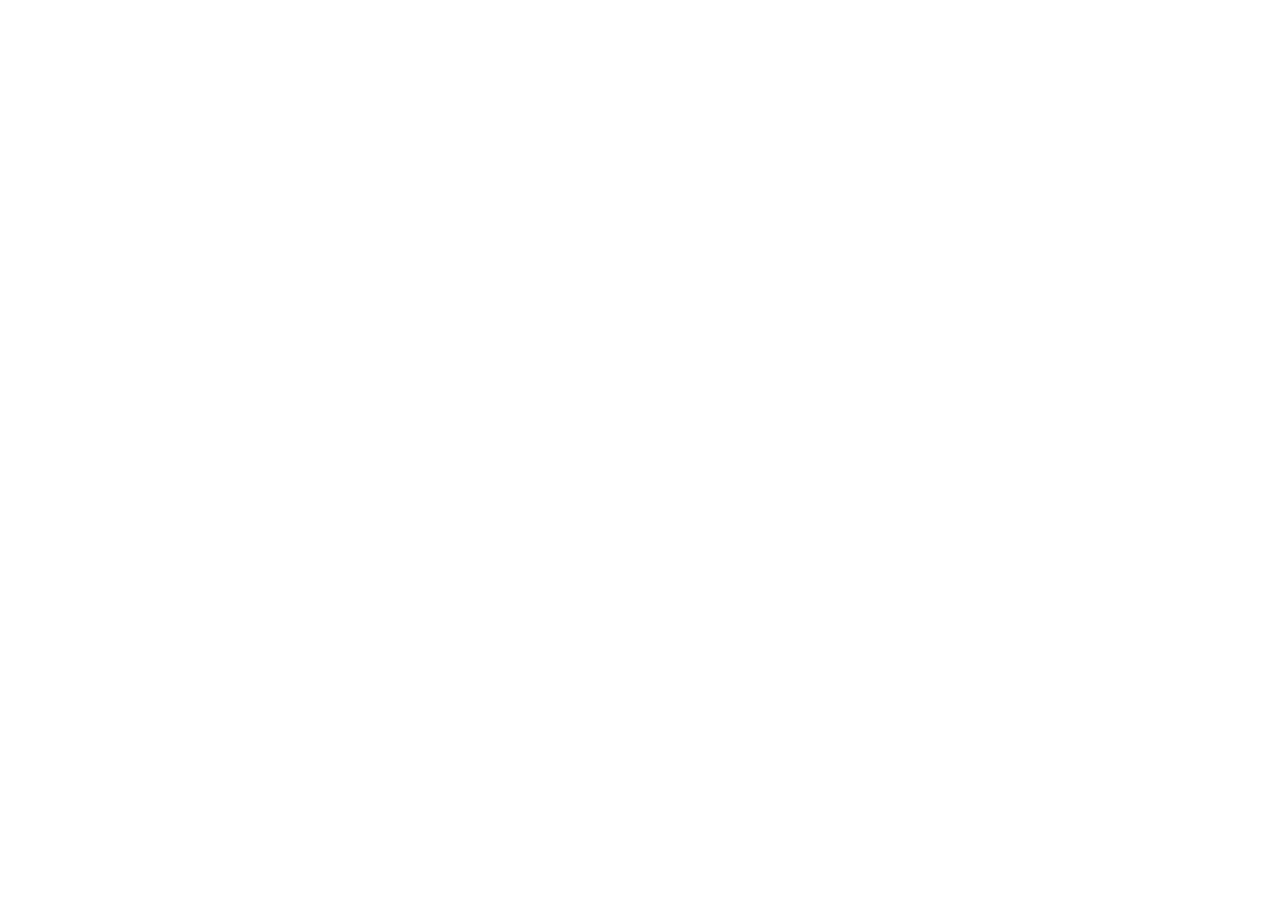
==== Project/index.html @ 62594e0a "Added complete ServiceGully project documentation" ====
<!doctype html>
<html>
  <head>
    <meta charset="UTF-8" />
    <meta name="viewport" content="width=device-width, initial-scale=1.0" />
    <title>Service Gully</title>
    <script src="https://cdn.jsdelivr.net/npm/@tailwindcss/browser@4"></script>
  </head>
  <body>
    <nav>
        
    </nav>
    
  </body>
</html>
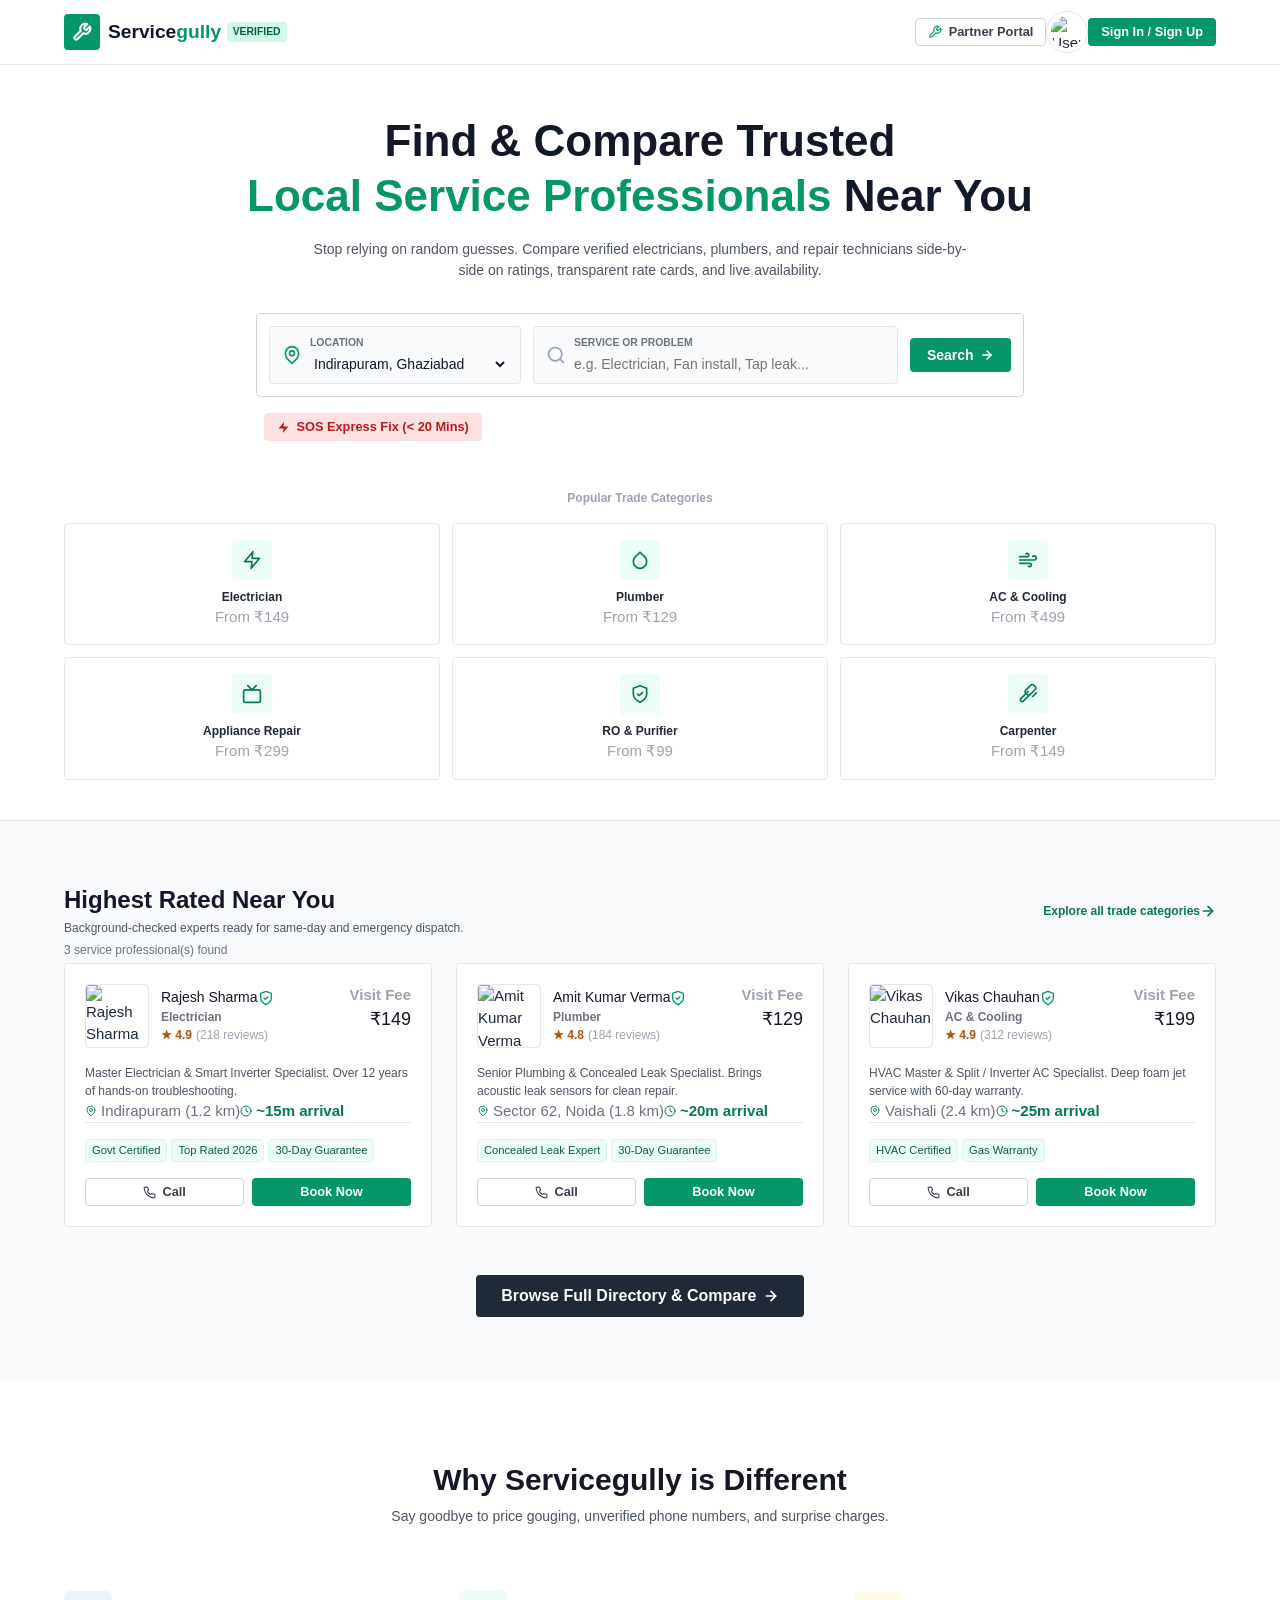
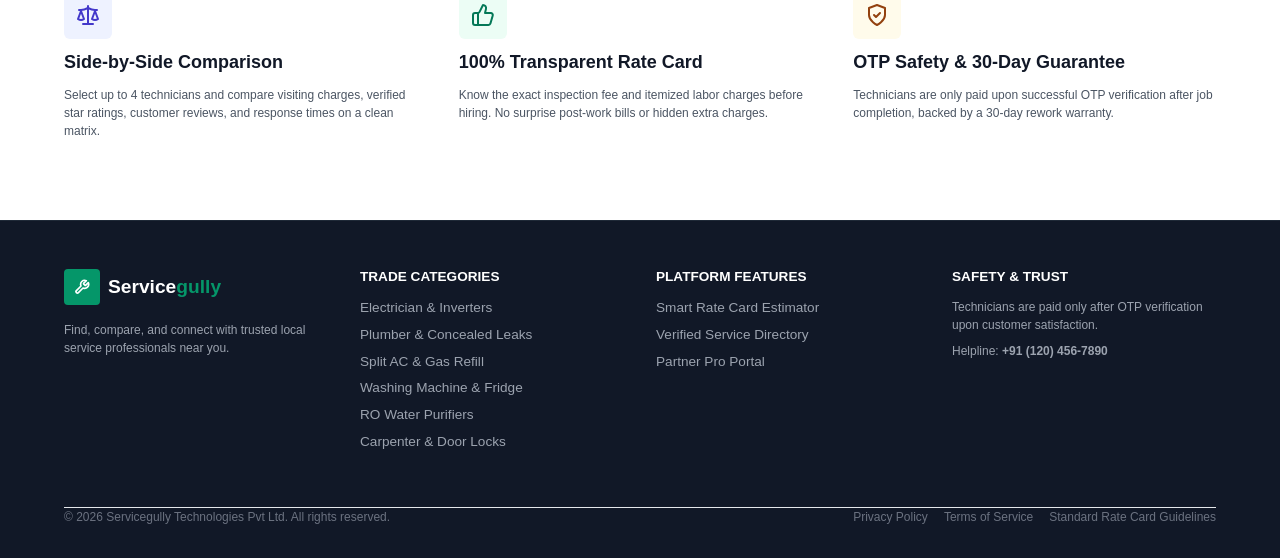
==== commit 81602196: "Complete ServiceGully frontend project" ====
--- a/Project/index.html
+++ b/Project/index.html
@@ -1,15 +1,506 @@
 <!doctype html>
-<html>
+<html lang="en">
   <head>
     <meta charset="UTF-8" />
     <meta name="viewport" content="width=device-width, initial-scale=1.0" />
-    <title>Service Gully</title>
-    <script src="https://cdn.jsdelivr.net/npm/@tailwindcss/browser@4"></script>
+    <title>Servicegully — Find & Compare Trusted Local Service Professionals</title>
+    <meta name="description" content="Centralized platform to find, compare, and instantly book trusted local service professionals (electricians, plumbers, repair technicians) based on ratings, real-time availability, and transparent charges." />
+    
+    <!-- Tailwind CSS (CDN for this frontend prototype) -->
+    <script src="https://cdn.tailwindcss.com"></script>
+
+    <!-- Google Fonts: Sora (Headings) & Manrope (Body) -->
+    <link rel="preconnect" href="https://fonts.googleapis.com" />
+    <link rel="preconnect" href="https://fonts.gstatic.com" crossorigin />
+    <link href="https://fonts.googleapis.com/css2?family=Manrope:wght@300;400;500;600;700;800&family=Sora:wght@400;500;600;700;800;900&display=swap" rel="stylesheet" />
+
+    <!-- Pure Vanilla CSS Stylesheet -->
+    <link rel="stylesheet" href="css/style.css" />
+    <link rel="stylesheet" href="css/interactive.css" />
   </head>
   <body>
-    <nav>
-        
+    <!-- Top Navigation -->
+    <header class="header-sticky glass-nav">
+      <div class="container nav-wrapper">
+        <!-- Brand Logo & Locality -->
+        <div class="flex items-center gap-4">
+          <a href="index.html" class="brand-logo">
+            <div class="brand-icon-box">
+              <svg width="20" height="20" viewBox="0 0 24 24" fill="none" stroke="currentColor" stroke-width="2.5" stroke-linecap="round" stroke-linejoin="round"><path d="M14.7 6.3a1 1 0 0 0 0 1.4l1.6 1.6a1 1 0 0 0 1.4 0l3.77-3.77a6 6 0 0 1-7.94 7.94l-6.91 6.91a2.12 2.12 0 0 1-3-3l6.91-6.91a6 6 0 0 1 7.94-7.94l-3.76 3.76z"/></svg>
+            </div>
+            <div>
+              <div class="flex items-center">
+                <span class="brand-title">Service<span class="brand-highlight">gully</span></span>
+                <span class="brand-badge">Verified</span>
+              </div>
+              <p class="text-xs text-slate-500 font-medium" style="display: none; @media(min-width: 768px){display: block;}">Trusted local pros near you</p>
+            </div>
+          </a>
+
+          <!-- Locality Selector -->
+          <div style="display: none; @media(min-width: 1024px){display: block;}">
+            <div class="category-pill" style="padding: 0.375rem 0.75rem; font-size: 0.75rem;">
+              <svg width="14" height="14" viewBox="0 0 24 24" fill="none" stroke="#059669" stroke-width="2" stroke-linecap="round" stroke-linejoin="round"><path d="M20 10c0 6-8 12-8 12s-8-6-8-12a8 8 0 0 1 16 0Z"/><circle cx="12" cy="10" r="3"/></svg>
+              <span class="truncate" style="max-width: 140px;">Indirapuram, Ghaziabad</span>
+            </div>
+          </div>
+        </div>
+
+        <!-- Desktop Navigation Links -->
+        <nav class="flex items-center gap-2" style="display: none; @media(min-width: 768px){display: flex;}">
+          <a href="index.html" class="nav-link active">
+            <svg width="15" height="15" viewBox="0 0 24 24" fill="none" stroke="currentColor" stroke-width="2" stroke-linecap="round" stroke-linejoin="round"><path d="m3 9 9-7 9 7v11a2 2 0 0 1-2 2H5a2 2 0 0 1-2-2z"/><polyline points="9 22 9 12 15 12 15 22"/></svg>
+            <span>Home</span>
+          </a>
+          <a href="browse.html" class="nav-link">
+            <svg width="15" height="15" viewBox="0 0 24 24" fill="none" stroke="currentColor" stroke-width="2" stroke-linecap="round" stroke-linejoin="round"><circle cx="11" cy="11" r="8"/><path d="m21 21-4.3-4.3"/></svg>
+            <span>Find Pros</span>
+          </a>
+          <a href="calculator.html" class="nav-link">
+            <svg width="15" height="15" viewBox="0 0 24 24" fill="none" stroke="currentColor" stroke-width="2" stroke-linecap="round" stroke-linejoin="round"><rect width="16" height="20" x="4" y="2" rx="2"/><line x1="8" x2="16" y1="6" y2="6"/><line x1="16" x2="16" y1="14" y2="18"/><path d="M16 10h.01"/><path d="M12 10h.01"/><path d="M8 10h.01"/><path d="M12 14h.01"/><path d="M8 14h.01"/><path d="M12 18h.01"/><path d="M8 18h.01"/></svg>
+            <span>Rate Estimator</span>
+          </a>
+        </nav>
+
+        <!-- Right Controls -->
+        <div class="flex items-center gap-2.5">
+          <a href="partner.html" class="btn btn-outline btn-sm">
+            <svg width="14" height="14" viewBox="0 0 24 24" fill="none" stroke="#059669" stroke-width="2" stroke-linecap="round" stroke-linejoin="round"><path d="M14.7 6.3a1 1 0 0 0 0 1.4l1.6 1.6a1 1 0 0 0 1.4 0l3.77-3.77a6 6 0 0 1-7.94 7.94l-6.91 6.91a2.12 2.12 0 0 1-3-3l6.91-6.91a6 6 0 0 1 7.94-7.94l-3.76 3.76z"/></svg>
+            <span class="font-bold">Partner Portal</span>
+          </a>
+
+          <a href="browse.html?emergency=true" class="btn btn-sos btn-sm pulse-sos" style="display: none; @media(min-width: 1024px){display: inline-flex;}">
+            <svg width="14" height="14" viewBox="0 0 24 24" fill="currentColor" stroke="none"><polygon points="13 2 3 14 12 14 11 22 21 10 12 10 13 2"/></svg>
+            <span>SOS 30-Min</span>
+          </a>
+
+          <div class="flex items-center gap-2 p-1 rounded-full border border-slate-200 bg-white">
+            <img src="https://images.unsplash.com/photo-1535713875002-d1d0cf377fde?w=150" alt="User" style="width: 2rem; height: 2rem; border-radius: 9999px; object-fit: cover; border: 2px solid var(--color-primary-500);" />
+            <span class="font-bold text-xs text-slate-800" style="display: none; @media(min-width: 640px){display: inline;}">Rajshekhar</span>
+          </div>
+        </div>
+      </div>
+    </header>
+
+    <!-- Hero Section -->
+    <section class="hero-section">
+      <div class="hero-glow-1"></div>
+      <div class="hero-glow-2"></div>
+
+      <div class="container relative">
+        <!-- Headline -->
+        <div class="text-center max-w-4xl mb-8">
+          <h1 class="hero-title">
+            Find & Compare Trusted <br />
+            <span class="gradient-text">Local Service Professionals</span> Near You
+          </h1>
+          <p class="text-sm sm:text-base text-slate-600 max-w-2xl mx-auto font-medium mt-4 leading-relaxed">
+            Stop relying on random guesses. Compare verified electricians, plumbers, and repair technicians side-by-side on ratings, transparent rate cards, and live availability.
+          </p>
+        </div>
+
+        <!-- Central Search Box -->
+        <div class="max-w-3xl mb-8">
+          <form action="browse.html" method="GET" class="search-box-card flex flex-col md:flex-row items-stretch gap-3">
+            <!-- Locality Selector -->
+            <div class="search-field-pill">
+              <svg width="20" height="20" viewBox="0 0 24 24" fill="none" stroke="#059669" stroke-width="2" stroke-linecap="round" stroke-linejoin="round"><path d="M20 10c0 6-8 12-8 12s-8-6-8-12a8 8 0 0 1 16 0Z"/><circle cx="12" cy="10" r="3"/></svg>
+              <div class="flex-1 text-left min-w-0">
+                <label class="field-label">Location</label>
+                <select name="locality" class="field-select">
+                  <option value="Indirapuram, Ghaziabad" selected>Indirapuram, Ghaziabad</option>
+                  <option value="Sector 62, Noida">Sector 62, Noida</option>
+                  <option value="Vaishali, Ghaziabad">Vaishali, Ghaziabad</option>
+                  <option value="Kaushambi, Ghaziabad">Kaushambi, Ghaziabad</option>
+                  <option value="Vasundhara, Ghaziabad">Vasundhara, Ghaziabad</option>
+                  <option value="Sector 18, Noida">Sector 18, Noida</option>
+                </select>
+              </div>
+            </div>
+
+            <!-- Keyword Input -->
+            <div class="search-field-pill" style="flex: 1.5;">
+              <svg width="20" height="20" viewBox="0 0 24 24" fill="none" stroke="#94a3b8" stroke-width="2" stroke-linecap="round" stroke-linejoin="round"><circle cx="11" cy="11" r="8"/><path d="m21 21-4.3-4.3"/></svg>
+              <div class="flex-1 text-left">
+                <label class="field-label">Service or Problem</label>
+                <input type="text" name="search" placeholder="e.g. Electrician, Fan install, Tap leak..." class="field-input" />
+              </div>
+            </div>
+
+            <!-- Action Buttons -->
+            <div class="flex items-center gap-2">
+              <button type="submit" class="btn btn-primary btn-md flex-1">
+                <span>Search</span>
+                <svg width="14" height="14" viewBox="0 0 24 24" fill="none" stroke="currentColor" stroke-width="2.5" stroke-linecap="round" stroke-linejoin="round"><path d="M5 12h14"/><path d="m12 5 7 7-7 7"/></svg>
+              </button>
+            </div>
+          </form>
+
+          <!-- Quick SOS Pill -->
+          <div class="mt-4 flex items-center justify-start gap-3 px-2">
+            <a href="browse.html?emergency=true" class="btn btn-sos btn-sm pulse-sos">
+              <svg width="13" height="13" viewBox="0 0 24 24" fill="currentColor" stroke="none"><polygon points="13 2 3 14 12 14 11 22 21 10 12 10 13 2"/></svg>
+              <span>SOS Express Fix (&lt; 20 Mins)</span>
+            </a>
+          </div>
+        </div>
+
+        <!-- Popular Trade Categories Grid -->
+        <div class="mt-12">
+          <p class="text-center text-xs font-bold uppercase tracking-wider text-slate-400 mb-4">Popular Trade Categories</p>
+          <div class="grid grid-cols-2 sm:grid-cols-3 md:grid-cols-6 gap-3">
+            <a href="browse.html?category=Electrician" class="category-card">
+              <div class="category-icon-box">
+                <svg width="20" height="20" viewBox="0 0 24 24" fill="none" stroke="currentColor" stroke-width="2" stroke-linecap="round" stroke-linejoin="round"><polygon points="13 2 3 14 12 14 11 22 21 10 12 10 13 2"/></svg>
+              </div>
+              <span class="font-bold text-xs text-slate-800">Electrician</span>
+              <span class="text-[10px] text-slate-400 mt-0.5">From ₹149</span>
+            </a>
+
+            <a href="browse.html?category=Plumber" class="category-card">
+              <div class="category-icon-box">
+                <svg width="20" height="20" viewBox="0 0 24 24" fill="none" stroke="currentColor" stroke-width="2" stroke-linecap="round" stroke-linejoin="round"><path d="M12 2.69l5.66 5.66a8 8 0 1 1-11.31 0z"/></svg>
+              </div>
+              <span class="font-bold text-xs text-slate-800">Plumber</span>
+              <span class="text-[10px] text-slate-400 mt-0.5">From ₹129</span>
+            </a>
+
+            <a href="browse.html?category=AC%20Repair" class="category-card">
+              <div class="category-icon-box">
+                <svg width="20" height="20" viewBox="0 0 24 24" fill="none" stroke="currentColor" stroke-width="2" stroke-linecap="round" stroke-linejoin="round"><path d="M17.7 7.7a2.5 2.5 0 1 1 1.8 4.3H2"/><path d="M9.6 4.6A2 2 0 1 1 11 8H2"/><path d="M12.6 19.4A2 2 0 1 0 14 16H2"/></svg>
+              </div>
+              <span class="font-bold text-xs text-slate-800">AC & Cooling</span>
+              <span class="text-[10px] text-slate-400 mt-0.5">From ₹499</span>
+            </a>
+
+            <a href="browse.html?category=Appliance%20Specialist" class="category-card">
+              <div class="category-icon-box">
+                <svg width="20" height="20" viewBox="0 0 24 24" fill="none" stroke="currentColor" stroke-width="2" stroke-linecap="round" stroke-linejoin="round"><rect width="20" height="15" x="2" y="7" rx="2" ry="2"/><polyline points="17 2 12 7 7 2"/></svg>
+              </div>
+              <span class="font-bold text-xs text-slate-800">Appliance Repair</span>
+              <span class="text-[10px] text-slate-400 mt-0.5">From ₹299</span>
+            </a>
+
+            <a href="browse.html?category=RO%20Water%20Purifier" class="category-card">
+              <div class="category-icon-box">
+                <svg width="20" height="20" viewBox="0 0 24 24" fill="none" stroke="currentColor" stroke-width="2" stroke-linecap="round" stroke-linejoin="round"><path d="M12 22s8-4 8-10V5l-8-3-8 3v7c0 6 8 10 8 10z"/><path d="m9 12 2 2 4-4"/></svg>
+              </div>
+              <span class="font-bold text-xs text-slate-800">RO & Purifier</span>
+              <span class="text-[10px] text-slate-400 mt-0.5">From ₹99</span>
+            </a>
+
+            <a href="browse.html?category=Carpenter" class="category-card">
+              <div class="category-icon-box">
+                <svg width="20" height="20" viewBox="0 0 24 24" fill="none" stroke="currentColor" stroke-width="2" stroke-linecap="round" stroke-linejoin="round"><path d="m15 12-8.5 8.5c-.83.83-2.17.83-3 0 0 0 0 0 0 0a2.12 2.12 0 0 1 0-3L12 9"/><path d="M17.64 15 22 10.64"/><path d="m20.91 3.26-2.17-2.18a2.12 2.12 0 0 0-3 0L9.12 7.7a2.12 2.12 0 0 0 0 3l2.18 2.18a2.12 2.12 0 0 0 3 0l6.61-6.62a2.12 2.12 0 0 0 0-3z"/></svg>
+              </div>
+              <span class="font-bold text-xs text-slate-800">Carpenter</span>
+              <span class="text-[10px] text-slate-400 mt-0.5">From ₹149</span>
+            </a>
+          </div>
+        </div>
+
+      </div>
+    </section>
+
+    <!-- Featured Top-Rated Specialists -->
+    <section class="py-16 bg-slate-50">
+      <div class="container">
+        <div class="flex flex-col md:flex-row md:items-end justify-between gap-4 mb-10">
+          <div>
+            <h2 class="text-2xl sm:text-3xl font-extrabold text-slate-900">Highest Rated Near You</h2>
+            <p class="text-slate-600 text-xs sm:text-sm mt-1">Background-checked experts ready for same-day and emergency dispatch.</p>
+          </div>
+
+          <a href="browse.html" class="inline-flex items-center gap-1.5 text-xs sm:text-sm font-bold text-emerald-700 hover:text-emerald-800">
+            <span>Explore all trade categories</span>
+            <svg width="16" height="16" viewBox="0 0 24 24" fill="none" stroke="currentColor" stroke-width="2.5" stroke-linecap="round" stroke-linejoin="round"><path d="M5 12h14"/><path d="m12 5 7 7-7 7"/></svg>
+          </a>
+        </div>
+
+        <div class="grid grid-cols-1 sm:grid-cols-2 lg:grid-cols-3 gap-6">
+          
+          <!-- Card 1: Rajesh Sharma -->
+          <div class="pro-card">
+            <div>
+              <div class="flex items-start justify-between gap-3 mb-4">
+                <div class="flex items-center gap-3">
+                  <img src="https://images.unsplash.com/photo-1540569014015-19a7be504e3a?w=400&auto=format&fit=crop&q=80" alt="Rajesh Sharma" class="pro-avatar" />
+                  <div>
+                    <div class="flex items-center gap-1.5">
+                      <span class="font-extrabold text-sm text-slate-900">Rajesh Sharma</span>
+                      <svg width="16" height="16" viewBox="0 0 24 24" fill="none" stroke="#059669" stroke-width="2" stroke-linecap="round" stroke-linejoin="round"><path d="M12 22s8-4 8-10V5l-8-3-8 3v7c0 6 8 10 8 10z"/><path d="m9 12 2 2 4-4"/></svg>
+                    </div>
+                    <p class="text-xs text-slate-500 font-semibold">Electrician</p>
+                    <div class="flex items-center gap-1 text-xs font-bold text-amber-700 mt-0.5">
+                      <span>★ 4.9</span>
+                      <span class="text-slate-400 font-normal">(218 reviews)</span>
+                    </div>
+                  </div>
+                </div>
+
+                <div class="text-right">
+                  <span class="text-[10px] font-bold text-slate-400 uppercase">Visit Fee</span>
+                  <div class="text-lg font-black text-slate-900 font-heading">₹149</div>
+                </div>
+              </div>
+
+              <p class="text-xs text-slate-600 mb-3 leading-relaxed">Master Electrician & Smart Inverter Specialist. Over 12 years of hands-on troubleshooting.</p>
+
+              <div class="flex flex-wrap items-center gap-x-3 gap-y-1 text-[11px] text-slate-500 mb-4 pb-3 border-b border-slate-100">
+                <span class="flex items-center gap-1">
+                  <svg width="12" height="12" viewBox="0 0 24 24" fill="none" stroke="#059669" stroke-width="2" stroke-linecap="round" stroke-linejoin="round"><path d="M20 10c0 6-8 12-8 12s-8-6-8-12a8 8 0 0 1 16 0Z"/><circle cx="12" cy="10" r="3"/></svg>
+                  <span>Indirapuram (1.2 km)</span>
+                </span>
+                <span class="flex items-center gap-1 font-bold text-emerald-700">
+                  <svg width="12" height="12" viewBox="0 0 24 24" fill="none" stroke="currentColor" stroke-width="2" stroke-linecap="round" stroke-linejoin="round"><circle cx="12" cy="12" r="10" /><polyline points="12 6 12 12 16 14"/></svg>
+                  <span>~15m arrival</span>
+                </span>
+              </div>
+
+              <div class="flex flex-wrap gap-1 mb-4">
+                <span class="badge-tag badge-emerald">Govt Certified</span>
+                <span class="badge-tag badge-emerald">Top Rated 2026</span>
+                <span class="badge-tag badge-emerald">30-Day Guarantee</span>
+              </div>
+            </div>
+
+            <div class="flex items-center gap-2 pt-2">
+              <a href="tel:+919876543210" class="btn btn-sm btn-outline flex-1">
+                <svg width="13" height="13" viewBox="0 0 24 24" fill="none" stroke="currentColor" stroke-width="2" stroke-linecap="round" stroke-linejoin="round"><path d="M22 16.92v3a2 2 0 0 1-2.18 2 19.79 19.79 0 0 1-8.63-3.07 19.5 19.5 0 0 1-6-6 19.79 19.79 0 0 1-3.07-8.67A2 2 0 0 1 4.11 2h3a2 2 0 0 1 2 1.72 12.84 12.84 0 0 0 .7 2.81 2 2 0 0 1-.45 2.11L8.09 9.91a16 16 0 0 0 6 6l1.27-1.27a2 2 0 0 1 2.11-.45 12.84 12.84 0 0 0 2.81.7A2 2 0 0 1 22 16.92z"/></svg>
+                <span>Call</span>
+              </a>
+              <a href="browse.html" class="btn btn-sm btn-primary flex-1">Book Now</a>
+            </div>
+          </div>
+
+          <!-- Card 2: Amit Kumar Verma -->
+          <div class="pro-card">
+            <div>
+              <div class="flex items-start justify-between gap-3 mb-4">
+                <div class="flex items-center gap-3">
+                  <img src="https://images.unsplash.com/photo-1507003211169-0a1dd7228f2d?w=400&auto=format&fit=crop&q=80" alt="Amit Kumar Verma" class="pro-avatar" />
+                  <div>
+                    <div class="flex items-center gap-1.5">
+                      <span class="font-extrabold text-sm text-slate-900">Amit Kumar Verma</span>
+                      <svg width="16" height="16" viewBox="0 0 24 24" fill="none" stroke="#059669" stroke-width="2" stroke-linecap="round" stroke-linejoin="round"><path d="M12 22s8-4 8-10V5l-8-3-8 3v7c0 6 8 10 8 10z"/><path d="m9 12 2 2 4-4"/></svg>
+                    </div>
+                    <p class="text-xs text-slate-500 font-semibold">Plumber</p>
+                    <div class="flex items-center gap-1 text-xs font-bold text-amber-700 mt-0.5">
+                      <span>★ 4.8</span>
+                      <span class="text-slate-400 font-normal">(184 reviews)</span>
+                    </div>
+                  </div>
+                </div>
+
+                <div class="text-right">
+                  <span class="text-[10px] font-bold text-slate-400 uppercase">Visit Fee</span>
+                  <div class="text-lg font-black text-slate-900 font-heading">₹129</div>
+                </div>
+              </div>
+
+              <p class="text-xs text-slate-600 mb-3 leading-relaxed">Senior Plumbing & Concealed Leak Specialist. Brings acoustic leak sensors for clean repair.</p>
+
+              <div class="flex flex-wrap items-center gap-x-3 gap-y-1 text-[11px] text-slate-500 mb-4 pb-3 border-b border-slate-100">
+                <span class="flex items-center gap-1">
+                  <svg width="12" height="12" viewBox="0 0 24 24" fill="none" stroke="#059669" stroke-width="2" stroke-linecap="round" stroke-linejoin="round"><path d="M20 10c0 6-8 12-8 12s-8-6-8-12a8 8 0 0 1 16 0Z"/><circle cx="12" cy="10" r="3"/></svg>
+                  <span>Sector 62, Noida (1.8 km)</span>
+                </span>
+                <span class="flex items-center gap-1 font-bold text-emerald-700">
+                  <svg width="12" height="12" viewBox="0 0 24 24" fill="none" stroke="currentColor" stroke-width="2" stroke-linecap="round" stroke-linejoin="round"><circle cx="12" cy="12" r="10"/><polyline points="12 6 12 12 16 14"/></svg>
+                  <span>~20m arrival</span>
+                </span>
+              </div>
+
+              <div class="flex flex-wrap gap-1 mb-4">
+                <span class="badge-tag badge-emerald">Concealed Leak Expert</span>
+                <span class="badge-tag badge-emerald">30-Day Guarantee</span>
+              </div>
+            </div>
+
+            <div class="flex items-center gap-2 pt-2">
+              <a href="tel:+919876543210" class="btn btn-sm btn-outline flex-1">
+                <svg width="13" height="13" viewBox="0 0 24 24" fill="none" stroke="currentColor" stroke-width="2" stroke-linecap="round" stroke-linejoin="round"><path d="M22 16.92v3a2 2 0 0 1-2.18 2 19.79 19.79 0 0 1-8.63-3.07 19.5 19.5 0 0 1-6-6 19.79 19.79 0 0 1-3.07-8.67A2 2 0 0 1 4.11 2h3a2 2 0 0 1 2 1.72 12.84 12.84 0 0 0 .7 2.81 2 2 0 0 1-.45 2.11L8.09 9.91a16 16 0 0 0 6 6l1.27-1.27a2 2 0 0 1 2.11-.45 12.84 12.84 0 0 0 2.81.7A2 2 0 0 1 22 16.92z"/></svg>
+                <span>Call</span>
+              </a>
+              <a href="browse.html" class="btn btn-sm btn-primary flex-1">Book Now</a>
+            </div>
+          </div>
+
+          <!-- Card 3: Vikas Chauhan -->
+          <div class="pro-card">
+            <div>
+              <div class="flex items-start justify-between gap-3 mb-4">
+                <div class="flex items-center gap-3">
+                  <img src="https://images.unsplash.com/photo-1500648767791-00dcc994a43e?w=400&auto=format&fit=crop&q=80" alt="Vikas Chauhan" class="pro-avatar" />
+                  <div>
+                    <div class="flex items-center gap-1.5">
+                      <span class="font-extrabold text-sm text-slate-900">Vikas Chauhan</span>
+                      <svg width="16" height="16" viewBox="0 0 24 24" fill="none" stroke="#059669" stroke-width="2" stroke-linecap="round" stroke-linejoin="round"><path d="M12 22s8-4 8-10V5l-8-3-8 3v7c0 6 8 10 8 10z"/><path d="m9 12 2 2 4-4"/></svg>
+                    </div>
+                    <p class="text-xs text-slate-500 font-semibold">AC & Cooling</p>
+                    <div class="flex items-center gap-1 text-xs font-bold text-amber-700 mt-0.5">
+                      <span>★ 4.9</span>
+                      <span class="text-slate-400 font-normal">(312 reviews)</span>
+                    </div>
+                  </div>
+                </div>
+
+                <div class="text-right">
+                  <span class="text-[10px] font-bold text-slate-400 uppercase">Visit Fee</span>
+                  <div class="text-lg font-black text-slate-900 font-heading">₹199</div>
+                </div>
+              </div>
+
+              <p class="text-xs text-slate-600 mb-3 leading-relaxed">HVAC Master & Split / Inverter AC Specialist. Deep foam jet service with 60-day warranty.</p>
+
+              <div class="flex flex-wrap items-center gap-x-3 gap-y-1 text-[11px] text-slate-500 mb-4 pb-3 border-b border-slate-100">
+                <span class="flex items-center gap-1">
+                  <svg width="12" height="12" viewBox="0 0 24 24" fill="none" stroke="#059669" stroke-width="2" stroke-linecap="round" stroke-linejoin="round"><path d="M20 10c0 6-8 12-8 12s-8-6-8-12a8 8 0 0 1 16 0Z"/><circle cx="12" cy="10" r="3"/></svg>
+                  <span>Vaishali (2.4 km)</span>
+                </span>
+                <span class="flex items-center gap-1 font-bold text-emerald-700">
+                  <svg width="12" height="12" viewBox="0 0 24 24" fill="none" stroke="currentColor" stroke-width="2" stroke-linecap="round" stroke-linejoin="round"><circle cx="12" cy="12" r="10"/><polyline points="12 6 12 12 16 14"/></svg>
+                  <span>~25m arrival</span>
+                </span>
+              </div>
+
+              <div class="flex flex-wrap gap-1 mb-4">
+                <span class="badge-tag badge-emerald">HVAC Certified</span>
+                <span class="badge-tag badge-emerald">Gas Warranty</span>
+              </div>
+            </div>
+
+            <div class="flex items-center gap-2 pt-2">
+              <a href="tel:+919876543210" class="btn btn-sm btn-outline flex-1">
+                <svg width="13" height="13" viewBox="0 0 24 24" fill="none" stroke="currentColor" stroke-width="2" stroke-linecap="round" stroke-linejoin="round"><path d="M22 16.92v3a2 2 0 0 1-2.18 2 19.79 19.79 0 0 1-8.63-3.07 19.5 19.5 0 0 1-6-6 19.79 19.79 0 0 1-3.07-8.67A2 2 0 0 1 4.11 2h3a2 2 0 0 1 2 1.72 12.84 12.84 0 0 0 .7 2.81 2 2 0 0 1-.45 2.11L8.09 9.91a16 16 0 0 0 6 6l1.27-1.27a2 2 0 0 1 2.11-.45 12.84 12.84 0 0 0 2.81.7A2 2 0 0 1 22 16.92z"/></svg>
+                <span>Call</span>
+              </a>
+              <a href="browse.html" class="btn btn-sm btn-primary flex-1">Book Now</a>
+            </div>
+          </div>
+
+
+
+        </div>
+
+        <div class="mt-12 text-center">
+          <a href="browse.html" class="btn btn-dark btn-lg">
+            <span>Browse Full Directory & Compare</span>
+            <svg width="16" height="16" viewBox="0 0 24 24" fill="none" stroke="currentColor" stroke-width="2.5" stroke-linecap="round" stroke-linejoin="round"><path d="M5 12h14"/><path d="m12 5 7 7-7 7"/></svg>
+          </a>
+        </div>
+      </div>
+    </section>
+
+    <!-- Why Servicegully is Different -->
+    <section id="why-servicegully" class="py-20 bg-white border-y border-slate-200">
+      <div class="container">
+        <div class="text-center max-w-2xl mb-16">
+          <h2 class="text-3xl font-extrabold text-slate-900">Why Servicegully is Different</h2>
+          <p class="text-slate-600 text-sm mt-2">Say goodbye to price gouging, unverified phone numbers, and surprise charges.</p>
+        </div>
+
+        <div class="grid grid-cols-1 md:grid-cols-3 gap-8">
+          <div class="space-y-3">
+            <div style="width: 3rem; height: 3rem; border-radius: 6px; background: #eef2ff; color: #4338ca; display: flex; align-items: center; justify-content: center;">
+              <svg width="24" height="24" viewBox="0 0 24 24" fill="none" stroke="currentColor" stroke-width="2" stroke-linecap="round" stroke-linejoin="round"><path d="m16 16 3-8 3 8c-.87.65-1.92 1-3 1s-2.13-.35-3-1Z"/><path d="m2 16 3-8 3 8c-.87.65-1.92 1-3 1s-2.13-.35-3-1Z"/><path d="M7 21h10"/><path d="M12 3v18"/><path d="M3 7h2c2 0 5-1 7-2 2 1 5 2 7 2h2"/></svg>
+            </div>
+            <h3 class="text-lg font-bold text-slate-900">Side-by-Side Comparison</h3>
+            <p class="text-slate-600 text-xs sm:text-sm leading-relaxed">
+              Select up to 4 technicians and compare visiting charges, verified star ratings, customer reviews, and response times on a clean matrix.
+            </p>
+          </div>
+
+          <div class="space-y-3">
+            <div style="width: 3rem; height: 3rem; border-radius: 6px; background: #ecfdf5; color: #047857; display: flex; align-items: center; justify-content: center;">
+              <svg width="24" height="24" viewBox="0 0 24 24" fill="none" stroke="currentColor" stroke-width="2" stroke-linecap="round" stroke-linejoin="round"><path d="M7 10v12"/><path d="M15 5.88 14 10h5.83a2 2 0 0 1 1.92 2.56l-2.33 8A2 2 0 0 1 17.5 22H4a2 2 0 0 1-2-2v-8a2 2 0 0 1 2-2h2.76a2 2 0 0 0 1.79-1.11L12 2h0a3.13 3.13 0 0 1 3 3.88Z"/></svg>
+            </div>
+            <h3 class="text-lg font-bold text-slate-900">100% Transparent Rate Card</h3>
+            <p class="text-slate-600 text-xs sm:text-sm leading-relaxed">
+              Know the exact inspection fee and itemized labor charges before hiring. No surprise post-work bills or hidden extra charges.
+            </p>
+          </div>
+
+          <div class="space-y-3">
+            <div style="width: 3rem; height: 3rem; border-radius: 6px; background: #fffbeb; color: #92400e; display: flex; align-items: center; justify-content: center;">
+              <svg width="24" height="24" viewBox="0 0 24 24" fill="none" stroke="currentColor" stroke-width="2" stroke-linecap="round" stroke-linejoin="round"><path d="M12 22s8-4 8-10V5l-8-3-8 3v7c0 6 8 10 8 10z"/><path d="m9 12 2 2 4-4"/></svg>
+            </div>
+            <h3 class="text-lg font-bold text-slate-900">OTP Safety & 30-Day Guarantee</h3>
+            <p class="text-slate-600 text-xs sm:text-sm leading-relaxed">
+              Technicians are only paid upon successful OTP verification after job completion, backed by a 30-day rework warranty.
+            </p>
+          </div>
+        </div>
+      </div>
+    </section>
+
+
+    <!-- Footer -->
+    <footer id="contact-us" class="site-footer">
+      <div class="container">
+        <div class="grid grid-cols-1 sm:grid-cols-2 md:grid-cols-4 gap-8 mb-12">
+          <div>
+            <div class="flex items-center gap-2 mb-4">
+              <div class="brand-icon-box" style="width: 2.25rem; height: 2.25rem;">
+                <svg width="16" height="16" viewBox="0 0 24 24" fill="none" stroke="#ffffff" stroke-width="2.5" stroke-linecap="round" stroke-linejoin="round"><path d="M14.7 6.3a1 1 0 0 0 0 1.4l1.6 1.6a1 1 0 0 0 1.4 0l3.77-3.77a6 6 0 0 1-7.94 7.94l-6.91 6.91a2.12 2.12 0 0 1-3-3l6.91-6.91a6 6 0 0 1 7.94-7.94l-3.76 3.76z"/></svg>
+              </div>
+              <span class="brand-title" style="color: #ffffff;">Service<span class="brand-highlight">gully</span></span>
+            </div>
+            <p class="text-xs text-slate-400 leading-relaxed">
+              Find, compare, and connect with trusted local service professionals near you.
+            </p>
+          </div>
+
+          <div>
+            <h4 class="footer-heading">Trade Categories</h4>
+            <a href="browse.html?category=Electrician" class="footer-link">Electrician & Inverters</a>
+            <a href="browse.html?category=Plumber" class="footer-link">Plumber & Concealed Leaks</a>
+            <a href="browse.html?category=AC%20Repair" class="footer-link">Split AC & Gas Refill</a>
+            <a href="browse.html?category=Appliance%20Specialist" class="footer-link">Washing Machine & Fridge</a>
+            <a href="browse.html?category=RO%20Water%20Purifier" class="footer-link">RO Water Purifiers</a>
+            <a href="browse.html?category=Carpenter" class="footer-link">Carpenter & Door Locks</a>
+          </div>
+
+          <div>
+            <h4 class="footer-heading">Platform Features</h4>
+            <a href="calculator.html" class="footer-link">Smart Rate Card Estimator</a>
+            <a href="browse.html" class="footer-link">Verified Service Directory</a>
+            <a href="partner.html" class="footer-link">Partner Pro Portal</a>
+          </div>
+
+          <div>
+            <h4 class="footer-heading">Safety & Trust</h4>
+            <p class="text-xs text-slate-400 mb-2">Technicians are paid only after OTP verification upon customer satisfaction.</p>
+            <p class="text-xs text-slate-400">Helpline: <strong class="text-slate-200">+91 (120) 456-7890</strong></p>
+          </div>
+        </div>
+
+        <div class="pt-8 border-t border-slate-800 flex flex-col sm:flex-row items-center justify-between gap-4 text-xs text-slate-500">
+          <p>© 2026 Servicegully Technologies Pvt Ltd. All rights reserved.</p>
+          <div class="flex items-center gap-4">
+            <a href="#" class="hover:text-slate-300">Privacy Policy</a>
+            <a href="#" class="hover:text-slate-300">Terms of Service</a>
+            <a href="calculator.html" class="hover:text-slate-300">Standard Rate Card Guidelines</a>
+          </div>
+        </div>
+      </div>
+    </footer>
+
+    <!-- Mobile Bottom Navigation -->
+    <nav class="mobile-bottom-nav">
+      <a href="index.html" class="mobile-nav-item active">
+        <svg width="20" height="20" viewBox="0 0 24 24" fill="none" stroke="currentColor" stroke-width="2" stroke-linecap="round" stroke-linejoin="round"><path d="m3 9 9-7 9 7v11a2 2 0 0 1-2 2H5a2 2 0 0 1-2-2z"/><polyline points="9 22 9 12 15 12 15 22"/></svg>
+        <span>Home</span>
+      </a>
+      <a href="browse.html" class="mobile-nav-item">
+        <svg width="20" height="20" viewBox="0 0 24 24" fill="none" stroke="currentColor" stroke-width="2" stroke-linecap="round" stroke-linejoin="round"><circle cx="11" cy="11" r="8"/><path d="m21 21-4.3-4.3"/></svg>
+        <span>Browse</span>
+      </a>
+      <a href="calculator.html" class="mobile-nav-item">
+        <svg width="20" height="20" viewBox="0 0 24 24" fill="none" stroke="currentColor" stroke-width="2" stroke-linecap="round" stroke-linejoin="round"><rect width="16" height="20" x="4" y="2" rx="2"/><line x1="8" x2="16" y1="6" y2="6"/><line x1="16" x2="16" y1="14" y2="18"/><path d="M16 10h.01"/><path d="M12 10h.01"/><path d="M8 10h.01"/><path d="M12 14h.01"/><path d="M8 14h.01"/><path d="M12 18h.01"/><path d="M8 18h.01"/></svg>
+        <span>Estimator</span>
+      </a>
     </nav>
-    
+    <script src="js/servicegully.js"></script>
   </body>
-</html>+</html>
--- a/Project/css/style.css
+++ b/Project/css/style.css
@@ -0,0 +1,628 @@
+/* ==========================================================================
+   ServiceGully - Clean, Human UI Stylesheet (Flat, No Boxy/Hover Effects)
+   ========================================================================== */
+
+/* --- Reset & Base --- */
+*, *::before, *::after {
+  box-sizing: border-box;
+  margin: 0;
+  padding: 0;
+}
+
+html {
+  scroll-behavior: smooth;
+}
+
+body {
+  font-family: -apple-system, BlinkMacSystemFont, "Segoe UI", Roboto, "Helvetica Neue", Arial, sans-serif;
+  background-color: #ffffff;
+  color: #1e293b;
+  line-height: 1.5;
+  font-size: 15px;
+  padding-bottom: 4.5rem;
+}
+
+@media (min-width: 768px) {
+  body {
+    padding-bottom: 0;
+  }
+}
+
+h1, h2, h3, h4, h5, h6 {
+  color: #0f172a;
+  font-weight: 700;
+  line-height: 1.25;
+}
+
+a {
+  color: inherit;
+  text-decoration: none;
+}
+
+button, input, select, textarea {
+  font-family: inherit;
+  font-size: inherit;
+}
+
+button {
+  cursor: pointer;
+  border: none;
+  background: none;
+}
+
+img {
+  max-width: 100%;
+  height: auto;
+  display: block;
+}
+
+svg {
+  display: inline-block;
+  vertical-align: middle;
+  flex-shrink: 0;
+}
+
+/* --- Layout & Container --- */
+.container {
+  width: 100%;
+  max-width: 1200px;
+  margin: 0 auto;
+  padding: 0 1rem;
+}
+
+@media (min-width: 768px) {
+  .container {
+    padding: 0 1.5rem;
+  }
+}
+
+.max-w-2xl { max-width: 42rem; margin-left: auto; margin-right: auto; }
+.max-w-3xl { max-width: 48rem; margin-left: auto; margin-right: auto; }
+.max-w-4xl { max-width: 56rem; margin-left: auto; margin-right: auto; }
+.max-w-5xl { max-width: 64rem; margin-left: auto; margin-right: auto; }
+
+/* --- Flexbox & Grid --- */
+.flex { display: flex; }
+.inline-flex { display: inline-flex; }
+.flex-col { flex-direction: column; }
+.flex-row { flex-direction: row; }
+.flex-wrap { flex-wrap: wrap; }
+.items-center { align-items: center; }
+.items-start { align-items: flex-start; }
+.items-end { align-items: flex-end; }
+.justify-between { justify-content: space-between; }
+.justify-center { justify-content: center; }
+.justify-end { justify-content: flex-end; }
+.flex-1 { flex: 1 1 0%; }
+.shrink-0 { flex-shrink: 0; }
+
+.gap-1 { gap: 0.25rem; }
+.gap-2 { gap: 0.5rem; }
+.gap-2-5 { gap: 0.625rem; }
+.gap-3 { gap: 0.75rem; }
+.gap-4 { gap: 1rem; }
+.gap-5 { gap: 1.25rem; }
+.gap-6 { gap: 1.5rem; }
+.gap-8 { gap: 2rem; }
+
+.space-y-1 > * + * { margin-top: 0.25rem; }
+.space-y-2 > * + * { margin-top: 0.5rem; }
+.space-y-3 > * + * { margin-top: 0.75rem; }
+.space-y-4 > * + * { margin-top: 1rem; }
+.space-y-6 > * + * { margin-top: 1.5rem; }
+.space-y-8 > * + * { margin-top: 2rem; }
+
+.grid { display: grid; }
+.grid-cols-1 { grid-template-columns: repeat(1, minmax(0, 1fr)); }
+.grid-cols-2 { grid-template-columns: repeat(2, minmax(0, 1fr)); }
+.grid-cols-3 { grid-template-columns: repeat(3, minmax(0, 1fr)); }
+.grid-cols-4 { grid-template-columns: repeat(4, minmax(0, 1fr)); }
+.grid-cols-6 { grid-template-columns: repeat(6, minmax(0, 1fr)); }
+
+@media (min-width: 640px) {
+  .sm\:grid-cols-2 { grid-template-columns: repeat(2, minmax(0, 1fr)); }
+  .sm\:grid-cols-3 { grid-template-columns: repeat(3, minmax(0, 1fr)); }
+  .sm\:flex-row { flex-direction: row; }
+  .sm\:items-center { align-items: center; }
+}
+
+@media (min-width: 768px) {
+  .md\:grid-cols-2 { grid-template-columns: repeat(2, minmax(0, 1fr)); }
+  .md\:grid-cols-3 { grid-template-columns: repeat(3, minmax(0, 1fr)); }
+  .md\:grid-cols-4 { grid-template-columns: repeat(4, minmax(0, 1fr)); }
+  .md\:flex-row { flex-direction: row; }
+  .md\:items-center { align-items: center; }
+  .md\:text-left { text-align: left; }
+  .md\:text-right { text-align: right; }
+}
+
+@media (min-width: 1024px) {
+  .lg\:grid-cols-2 { grid-template-columns: repeat(2, minmax(0, 1fr)); }
+  .lg\:grid-cols-3 { grid-template-columns: repeat(3, minmax(0, 1fr)); }
+  .lg\:grid-cols-4 { grid-template-columns: repeat(4, minmax(0, 1fr)); }
+}
+
+/* --- Header & Navigation --- */
+.header-sticky {
+  position: sticky;
+  top: 0;
+  z-index: 50;
+  background-color: #ffffff;
+  border-bottom: 1px solid #e5e7eb;
+}
+
+.glass-nav, .glass-card {
+  background-color: #ffffff;
+}
+
+.nav-wrapper {
+  height: 4rem;
+  display: flex;
+  align-items: center;
+  justify-content: space-between;
+}
+
+.brand-logo {
+  display: flex;
+  align-items: center;
+  gap: 0.5rem;
+}
+
+.brand-icon-box {
+  width: 2.25rem;
+  height: 2.25rem;
+  border-radius: 4px;
+  background-color: #059669;
+  color: #ffffff;
+  display: flex;
+  align-items: center;
+  justify-content: center;
+}
+
+.brand-title {
+  font-weight: 700;
+  font-size: 1.2rem;
+  color: #0f172a;
+}
+
+.brand-highlight {
+  color: #059669;
+}
+
+.brand-badge {
+  display: inline-block;
+  padding: 2px 6px;
+  border-radius: 4px;
+  font-size: 0.65rem;
+  font-weight: 700;
+  background-color: #d1fae5;
+  color: #065f46;
+  text-transform: uppercase;
+  margin-left: 0.35rem;
+}
+
+.nav-link {
+  padding: 0.4rem 0.75rem;
+  border-radius: 4px;
+  font-size: 0.875rem;
+  font-weight: 500;
+  color: #4b5563;
+  display: inline-flex;
+  align-items: center;
+  gap: 0.35rem;
+}
+
+.nav-link.active {
+  color: #059669;
+  font-weight: 600;
+}
+
+/* --- Buttons --- */
+.btn {
+  display: inline-flex;
+  align-items: center;
+  justify-content: center;
+  gap: 0.4rem;
+  font-weight: 600;
+  border-radius: 4px;
+  border: 1px solid transparent;
+  cursor: pointer;
+  text-decoration: none;
+  font-size: 0.875rem;
+  line-height: 1;
+}
+
+.btn-sm {
+  padding: 0.4rem 0.75rem;
+  font-size: 0.8rem;
+}
+
+.btn-md {
+  padding: 0.55rem 1rem;
+}
+
+.btn-lg {
+  padding: 0.75rem 1.5rem;
+  font-size: 1rem;
+}
+
+.btn-primary {
+  background-color: #059669;
+  color: #ffffff;
+}
+
+.btn-dark {
+  background-color: #1f2937;
+  color: #ffffff;
+}
+
+.btn-outline {
+  background-color: #ffffff;
+  border-color: #d1d5db;
+  color: #374151;
+}
+
+.btn-compare {
+  background-color: #eef2ff;
+  border-color: #e0e7ff;
+  color: #4338ca;
+}
+
+.btn-sos {
+  background-color: #fee2e2;
+  border-color: #fee2e2;
+  color: #b91c1c;
+}
+
+/* --- Flat Content Blocks (No Heavy Boxes/Shadows) --- */
+.card {
+  background-color: #ffffff;
+  border: 1px solid #e5e7eb;
+  border-radius: 4px;
+  padding: 1.25rem;
+}
+
+/* --- Hero Section --- */
+.hero-section {
+  padding: 3rem 0 2.5rem;
+  background-color: #ffffff;
+  border-bottom: 1px solid #e5e7eb;
+}
+
+.hero-glow-1, .hero-glow-2 {
+  display: none;
+}
+
+.hero-title {
+  font-size: 2rem;
+  color: #111827;
+  margin-bottom: 0.75rem;
+}
+
+@media (min-width: 640px) {
+  .hero-title {
+    font-size: 2.75rem;
+  }
+}
+
+.gradient-text {
+  color: #059669;
+}
+
+/* --- Search & Inputs --- */
+.search-box-card {
+  background: #ffffff;
+  border-radius: 4px;
+  padding: 0.75rem;
+  border: 1px solid #d1d5db;
+}
+
+.search-field-pill {
+  flex: 1;
+  display: flex;
+  align-items: center;
+  gap: 0.5rem;
+  padding: 0.5rem 0.75rem;
+  background-color: #f9fafb;
+  border: 1px solid #e5e7eb;
+  border-radius: 4px;
+}
+
+.field-label {
+  display: block;
+  font-size: 0.65rem;
+  font-weight: 700;
+  text-transform: uppercase;
+  color: #6b7280;
+  margin-bottom: 2px;
+}
+
+.field-input, .field-select {
+  width: 100%;
+  background: transparent;
+  border: none;
+  outline: none;
+  font-size: 0.875rem;
+  color: #111827;
+}
+
+/* --- Category Elements --- */
+.category-pill {
+  padding: 0.4rem 0.85rem;
+  border-radius: 4px;
+  font-size: 0.8rem;
+  font-weight: 500;
+  display: inline-flex;
+  align-items: center;
+  gap: 0.35rem;
+  border: 1px solid #d1d5db;
+  background-color: #ffffff;
+  color: #374151;
+  cursor: pointer;
+}
+
+.category-pill.active {
+  background-color: #111827;
+  border-color: #111827;
+  color: #ffffff;
+}
+
+.category-card {
+  padding: 1rem 0.75rem;
+  background-color: #ffffff;
+  border: 1px solid #e5e7eb;
+  border-radius: 4px;
+  text-align: center;
+  display: flex;
+  flex-direction: column;
+  align-items: center;
+}
+
+.category-icon-box {
+  width: 2.5rem;
+  height: 2.5rem;
+  border-radius: 4px;
+  background-color: #ecfdf5;
+  color: #047857;
+  display: flex;
+  align-items: center;
+  justify-content: center;
+  margin-bottom: 0.5rem;
+}
+
+/* --- Professional Card --- */
+.pro-card {
+  background-color: #ffffff;
+  border-radius: 4px;
+  border: 1px solid #e5e7eb;
+  padding: 1.25rem;
+  display: flex;
+  flex-direction: column;
+  justify-content: space-between;
+}
+
+.pro-avatar {
+  width: 4rem;
+  height: 4rem;
+  border-radius: 4px;
+  object-fit: cover;
+  border: 1px solid #e5e7eb;
+}
+
+/* --- Badges & Tags --- */
+.badge-tag {
+  display: inline-flex;
+  align-items: center;
+  gap: 0.25rem;
+  padding: 2px 6px;
+  border-radius: 4px;
+  font-size: 0.7rem;
+  font-weight: 500;
+  background-color: #f3f4f6;
+  color: #374151;
+  border: 1px solid #e5e7eb;
+}
+
+.badge-emerald {
+  background-color: #ecfdf5;
+  color: #065f46;
+  border-color: #d1fae5;
+}
+
+.badge-amber {
+  background-color: #fffbeb;
+  color: #92400e;
+  border-color: #fef3c7;
+}
+
+.badge-blue {
+  background-color: #eff6ff;
+  color: #1e40af;
+  border-color: #dbeafe;
+}
+
+.badge-rose {
+  background-color: #fff1f2;
+  color: #9f1239;
+  border-color: #ffe4e6;
+}
+
+.pulse-available, .pulse-sos {
+  animation: none;
+}
+
+/* --- Mobile Bottom Nav --- */
+.mobile-bottom-nav {
+  position: fixed;
+  bottom: 0;
+  left: 0;
+  right: 0;
+  height: 3.5rem;
+  background-color: #ffffff;
+  border-top: 1px solid #e5e7eb;
+  display: flex;
+  align-items: center;
+  justify-content: space-around;
+  z-index: 50;
+}
+
+@media (min-width: 768px) {
+  .mobile-bottom-nav {
+    display: none;
+  }
+}
+
+.mobile-nav-item {
+  display: flex;
+  flex-direction: column;
+  align-items: center;
+  font-size: 0.7rem;
+  font-weight: 500;
+  color: #6b7280;
+  gap: 2px;
+}
+
+.mobile-nav-item.active {
+  color: #059669;
+}
+
+/* --- Footer --- */
+.site-footer {
+  background-color: #111827;
+  color: #9ca3af;
+  padding: 3rem 0 2rem;
+  border-top: 1px solid #1f2937;
+}
+
+.footer-heading {
+  color: #ffffff;
+  font-size: 0.85rem;
+  font-weight: 700;
+  text-transform: uppercase;
+  margin-bottom: 0.75rem;
+}
+
+.footer-link {
+  color: #9ca3af;
+  font-size: 0.85rem;
+  display: block;
+  margin-bottom: 0.4rem;
+}
+
+/* --- Utilities --- */
+.text-xs { font-size: 0.75rem; }
+.text-sm { font-size: 0.875rem; }
+.text-base { font-size: 1rem; }
+.text-lg { font-size: 1.125rem; }
+.text-xl { font-size: 1.25rem; }
+.text-2xl { font-size: 1.5rem; }
+.text-3xl { font-size: 1.875rem; }
+
+.font-normal { font-weight: 400; }
+.font-medium { font-weight: 500; }
+.font-semibold { font-weight: 600; }
+.font-bold { font-weight: 700; }
+
+.text-slate-400 { color: #9ca3af; }
+.text-slate-500 { color: #6b7280; }
+.text-slate-600 { color: #4b5563; }
+.text-slate-700 { color: #374151; }
+.text-slate-800 { color: #1f2937; }
+.text-slate-900 { color: #111827; }
+.text-emerald-600 { color: #059669; }
+.text-emerald-700 { color: #047857; }
+.text-amber-700 { color: #b45309; }
+.text-rose-600 { color: #e11d48; }
+.text-rose-700 { color: #be123c; }
+.text-blue-600 { color: #2563eb; }
+.text-blue-700 { color: #1d4ed8; }
+.text-indigo-600 { color: #4f46e5; }
+.text-indigo-700 { color: #4338ca; }
+
+.bg-white { background-color: #ffffff; }
+.bg-slate-50 { background-color: #f9fafb; }
+.bg-slate-100 { background-color: #f3f4f6; }
+.bg-slate-800 { background-color: #1f2937; }
+.bg-slate-900 { background-color: #111827; }
+.bg-emerald-50 { background-color: #ecfdf5; }
+.bg-emerald-600 { background-color: #059669; }
+.bg-emerald-700 { background-color: #047857; }
+.bg-rose-50 { background-color: #fff1f2; }
+.bg-blue-50 { background-color: #eff6ff; }
+.bg-indigo-50 { background-color: #eef2ff; }
+
+.border { border: 1px solid #e5e7eb; }
+.border-b { border-bottom: 1px solid #e5e7eb; }
+.border-t { border-top: 1px solid #e5e7eb; }
+.border-slate-200 { border-color: #e5e7eb; }
+.border-slate-300 { border-color: #d1d5db; }
+.border-emerald-200 { border-color: #d1fae5; }
+
+.rounded-lg { border-radius: 4px; }
+.rounded-xl { border-radius: 6px; }
+.rounded-2xl { border-radius: 8px; }
+.rounded-full { border-radius: 9999px; }
+
+.p-1 { padding: 0.25rem; }
+.p-2 { padding: 0.5rem; }
+.p-3 { padding: 0.75rem; }
+.p-4 { padding: 1rem; }
+.p-5 { padding: 1.25rem; }
+.p-6 { padding: 1.5rem; }
+.p-8 { padding: 2rem; }
+
+.py-2 { padding-top: 0.5rem; padding-bottom: 0.5rem; }
+.py-4 { padding-top: 1rem; padding-bottom: 1rem; }
+.py-6 { padding-top: 1.5rem; padding-bottom: 1.5rem; }
+.py-8 { padding-top: 2rem; padding-bottom: 2rem; }
+.py-12 { padding-top: 3rem; padding-bottom: 3rem; }
+.py-16 { padding-top: 4rem; padding-bottom: 4rem; }
+.py-20 { padding-top: 5rem; padding-bottom: 5rem; }
+
+.px-2 { padding-left: 0.5rem; padding-right: 0.5rem; }
+.px-3 { padding-left: 0.75rem; padding-right: 0.75rem; }
+.px-4 { padding-left: 1rem; padding-right: 1rem; }
+.px-6 { padding-left: 1.5rem; padding-right: 1.5rem; }
+
+.mt-1 { margin-top: 0.25rem; }
+.mt-2 { margin-top: 0.5rem; }
+.mt-4 { margin-top: 1rem; }
+.mt-6 { margin-top: 1.5rem; }
+.mt-8 { margin-top: 2rem; }
+.mt-12 { margin-top: 3rem; }
+
+.mb-1 { margin-bottom: 0.25rem; }
+.mb-2 { margin-bottom: 0.5rem; }
+.mb-4 { margin-bottom: 1rem; }
+.mb-6 { margin-bottom: 1.5rem; }
+.mb-8 { margin-bottom: 2rem; }
+.mb-12 { margin-bottom: 3rem; }
+.mb-16 { margin-bottom: 4rem; }
+
+.text-center { text-align: center; }
+.text-left { text-align: left; }
+.text-right { text-align: right; }
+.w-full { width: 100%; }
+.h-full { height: 100%; }
+.relative { position: relative; }
+.truncate { overflow: hidden; text-overflow: ellipsis; white-space: nowrap; }
+
+/* --- Data Table --- */
+.data-table {
+  width: 100%;
+  border-collapse: collapse;
+  text-align: left;
+}
+
+.data-table th,
+.data-table td {
+  padding: 0.65rem 0.5rem;
+  border-bottom: 1px solid #f3f4f6;
+  font-size: 0.85rem;
+}
+
+.data-table th {
+  font-weight: 600;
+  color: #6b7280;
+  font-size: 0.75rem;
+}
--- a/Project/css/interactive.css
+++ b/Project/css/interactive.css
@@ -0,0 +1,524 @@
+/* Small styles used by the JavaScript booking form */
+.sg-modal-backdrop {
+    position: fixed;
+    inset: 0;
+    background: rgba(15, 23, 42, .62);
+    z-index: 1000;
+    display: flex;
+    align-items: center;
+    justify-content: center;
+    padding: 1rem
+}
+
+.sg-modal {
+    position: relative;
+    background: #fff;
+    width: min(100%, 460px);
+    max-height: 90vh;
+    overflow: auto;
+    border-radius: 16px;
+    padding: 1.5rem;
+    box-shadow: 0 20px 60px rgba(0, 0, 0, .25)
+}
+
+.sg-modal h2 {
+    font-size: 1.35rem;
+    margin: 0 2rem .4rem 0;
+    color: #0f172a
+}
+
+.sg-modal-subtitle {
+    font-size: .88rem;
+    color: #64748b;
+    margin-bottom: 1rem;
+    line-height: 1.5
+}
+
+.sg-modal-close {
+    position: absolute;
+    right: 1rem;
+    top: .7rem;
+    font-size: 1.8rem;
+    color: #64748b;
+    line-height: 1
+}
+
+#sg-booking-form {
+    display: grid;
+    gap: .85rem
+}
+
+#sg-booking-form label {
+    display: grid;
+    gap: .35rem;
+    font-size: .82rem;
+    font-weight: 700;
+    color: #334155
+}
+
+#sg-booking-form input,
+#sg-booking-form textarea {
+    width: 100%;
+    border: 1px solid #cbd5e1;
+    border-radius: 8px;
+    padding: .7rem;
+    font: inherit;
+    font-size: .9rem;
+    color: #0f172a
+}
+
+#sg-booking-form input:focus,
+#sg-booking-form textarea:focus {
+    outline: 2px solid #a7f3d0;
+    border-color: #059669
+}
+
+.sg-submit {
+    width: 100%;
+    padding: .8rem 1rem;
+    border-radius: 8px;
+    background: #059669;
+    color: #fff;
+    font-weight: 800;
+    margin-top: .25rem
+}
+
+.sg-submit:hover {
+    background: #047857
+}
+
+.sg-demo-note {
+    font-size: .7rem;
+    color: #94a3b8;
+    margin-top: .9rem;
+    line-height: 1.4
+}
+
+.sg-success-icon {
+    width: 3rem;
+    height: 3rem;
+    border-radius: 50%;
+    background: #d1fae5;
+    color: #047857;
+    display: grid;
+    place-items: center;
+    font-size: 1.7rem;
+    font-weight: 900;
+    margin-bottom: 1rem
+}
+
+
+/* Sign in / sign up modal */
+.sg-auth-overlay {
+    position: fixed;
+    inset: 0;
+    z-index: 9999;
+    background: rgba(15, 23, 42, .62);
+    display: flex;
+    align-items: center;
+    justify-content: center;
+    padding: 18px;
+    backdrop-filter: blur(4px)
+}
+
+.sg-auth-overlay[hidden],
+.sg-signup-only[hidden] {
+    display: none !important
+}
+
+.sg-auth-card {
+    position: relative;
+    width: min(100%, 460px);
+    max-height: 92vh;
+    overflow: auto;
+    background: #fff;
+    border-radius: 22px;
+    padding: 30px;
+    box-shadow: 0 25px 80px rgba(15, 23, 42, .3)
+}
+
+.sg-auth-close {
+    position: absolute;
+    right: 17px;
+    top: 12px;
+    border: 0;
+    background: #f1f5f9;
+    border-radius: 50%;
+    width: 34px;
+    height: 34px;
+    font-size: 25px;
+    line-height: 1;
+    color: #475569;
+    cursor: pointer
+}
+
+.sg-auth-brand {
+    font-family: Sora, sans-serif;
+    font-size: 20px;
+    font-weight: 900;
+    color: #172554;
+    margin-bottom: 12px
+}
+
+.sg-auth-brand span {
+    color: #059669
+}
+
+.sg-auth-card h2 {
+    font-family: Sora, sans-serif;
+    font-size: 25px;
+    font-weight: 800;
+    color: #0f172a;
+    margin: 0
+}
+
+.sg-auth-subtitle {
+    font-size: 13px;
+    color: #64748b;
+    margin: 6px 0 18px
+}
+
+.sg-auth-tabs {
+    display: grid;
+    grid-template-columns: 1fr 1fr;
+    background: #f1f5f9;
+    padding: 4px;
+    border-radius: 12px;
+    margin-bottom: 18px
+}
+
+.sg-auth-tabs button {
+    border: 0;
+    background: transparent;
+    padding: 10px;
+    border-radius: 9px;
+    font-weight: 800;
+    color: #64748b;
+    cursor: pointer
+}
+
+.sg-auth-tabs button.active {
+    background: #fff;
+    color: #047857;
+    box-shadow: 0 1px 5px #0f172a14
+}
+
+.sg-role-title {
+    font-size: 12px;
+    font-weight: 800;
+    color: #334155;
+    margin-bottom: 8px
+}
+
+.sg-role-options {
+    display: grid;
+    grid-template-columns: 1fr 1fr;
+    gap: 9px;
+    margin-bottom: 16px
+}
+
+.sg-role-options label {
+    cursor: pointer
+}
+
+.sg-role-options input {
+    position: absolute;
+    opacity: 0
+}
+
+.sg-role-options span {
+    display: block;
+    text-align: center;
+    padding: 12px 8px;
+    border: 1px solid #cbd5e1;
+    border-radius: 11px;
+    font-size: 12px;
+    font-weight: 800;
+    color: #334155
+}
+
+.sg-role-options input:checked+span {
+    border-color: #059669;
+    background: #ecfdf5;
+    color: #047857;
+    box-shadow: inset 0 0 0 1px #059669
+}
+
+.sg-auth-field {
+    display: block;
+    font-size: 12px;
+    font-weight: 800;
+    color: #334155;
+    margin: 12px 0
+}
+
+.sg-auth-field input {
+    display: block;
+    width: 100%;
+    margin-top: 6px;
+    padding: 12px 13px;
+    border: 1px solid #cbd5e1;
+    border-radius: 10px;
+    outline: none;
+    font: 500 13px Manrope, sans-serif
+}
+
+.sg-auth-field input:focus {
+    border-color: #059669;
+    box-shadow: 0 0 0 3px #10b98120
+}
+
+.sg-auth-submit {
+    width: 100%;
+    border: 0;
+    border-radius: 11px;
+    background: #059669;
+    color: #fff;
+    padding: 13px;
+    font-weight: 900;
+    cursor: pointer;
+    margin-top: 6px
+}
+
+.sg-auth-submit:hover {
+    background: #047857
+}
+
+.sg-auth-message {
+    font-size: 12px;
+    font-weight: 800;
+    color: #047857;
+    min-height: 18px;
+    margin: 10px 0 0
+}
+
+.sg-auth-demo-note {
+    font-size: 10px;
+    line-height: 1.5;
+    color: #94a3b8;
+    margin: 14px 0 0;
+    text-align: center
+}
+
+.sg-extra-nav {
+    white-space: nowrap
+}
+
+.nav-wrapper {
+    gap: 10px
+}
+
+.nav-wrapper nav {
+    flex-wrap: wrap
+}
+
+@media(max-width:900px) {
+    .sg-extra-nav {
+        display: none !important
+    }
+}
+
+@media(max-width:600px) {
+    .sg-auth-card {
+        padding: 24px 19px
+    }
+
+    .nav-wrapper #sg-auth-open {
+        font-size: 10px;
+        padding: 8px 10px
+    }
+}
+
+/* Account dashboard and booking history */
+.sg-account-card {
+    position: relative;
+    width: min(100%, 620px);
+    max-height: 92vh;
+    overflow: auto;
+    background: #fff;
+    border-radius: 22px;
+    padding: 30px;
+    box-shadow: 0 25px 80px rgba(15, 23, 42, .3)
+}
+
+.sg-account-card h2 {
+    font-size: 25px;
+    font-weight: 900;
+    color: #0f172a;
+    margin: 5px 0
+}
+
+.sg-account-welcome {
+    color: #64748b;
+    font-size: 13px;
+    margin: 5px 0 18px
+}
+
+.sg-account-profile {
+    display: grid;
+    grid-template-columns: 1fr 1fr;
+    gap: 10px;
+    background: #f8fafc;
+    border: 1px solid #e2e8f0;
+    border-radius: 14px;
+    padding: 14px;
+    margin: 15px 0 22px
+}
+
+.sg-account-profile div {
+    display: grid;
+    gap: 4px;
+    min-width: 0
+}
+
+.sg-account-profile span {
+    font-size: 10px;
+    text-transform: uppercase;
+    letter-spacing: .06em;
+    color: #94a3b8;
+    font-weight: 800
+}
+
+.sg-account-profile strong {
+    font-size: 12px;
+    color: #1e293b;
+    overflow-wrap: anywhere
+}
+
+.sg-bookings-heading {
+    display: flex;
+    justify-content: space-between;
+    align-items: center;
+    margin: 8px 0 12px
+}
+
+.sg-bookings-heading h3,
+.sg-provider-dashboard h3 {
+    font-size: 17px;
+    font-weight: 900;
+    color: #0f172a
+}
+
+.sg-bookings-heading span {
+    font-size: 11px;
+    color: #64748b;
+    background: #f1f5f9;
+    border-radius: 20px;
+    padding: 5px 9px
+}
+
+.sg-empty-bookings,
+.sg-provider-dashboard {
+    border: 1px dashed #cbd5e1;
+    background: #f8fafc;
+    border-radius: 14px;
+    padding: 22px;
+    text-align: center;
+    color: #64748b;
+    font-size: 12px
+}
+
+.sg-empty-bookings strong {
+    display: block;
+    color: #334155;
+    font-size: 15px
+}
+
+.sg-empty-bookings p,
+.sg-provider-dashboard p {
+    margin: 7px 0 13px;
+    line-height: 1.6
+}
+
+.sg-account-browse {
+    display: inline-block;
+    background: #059669;
+    color: #fff;
+    text-decoration: none;
+    border-radius: 8px;
+    padding: 9px 14px;
+    font-size: 12px;
+    font-weight: 800
+}
+
+.sg-booking-list {
+    display: grid;
+    gap: 10px;
+    max-height: 310px;
+    overflow: auto
+}
+
+.sg-booking-item {
+    border: 1px solid #e2e8f0;
+    border-radius: 13px;
+    padding: 13px
+}
+
+.sg-booking-top {
+    display: flex;
+    justify-content: space-between;
+    align-items: center;
+    gap: 10px;
+    margin-bottom: 8px
+}
+
+.sg-booking-top strong {
+    font-size: 14px;
+    color: #0f172a
+}
+
+.sg-booking-item p {
+    font-size: 11px;
+    color: #64748b;
+    margin: 4px 0;
+    overflow-wrap: anywhere
+}
+
+.sg-status {
+    font-size: 10px;
+    font-weight: 900;
+    color: #92400e;
+    background: #fef3c7;
+    border-radius: 20px;
+    padding: 5px 8px;
+    white-space: nowrap
+}
+
+.sg-status.is-cancelled {
+    color: #991b1b;
+    background: #fee2e2
+}
+
+.sg-cancel-booking {
+    font-size: 11px;
+    font-weight: 800;
+    color: #b91c1c;
+    margin-top: 8px;
+    text-decoration: underline
+}
+
+.sg-logout {
+    width: 100%;
+    margin-top: 18px;
+    padding: 11px;
+    border: 1px solid #fecaca;
+    border-radius: 10px;
+    color: #b91c1c;
+    font-weight: 900;
+    background: #fff;
+    cursor: pointer
+}
+
+@media(max-width:600px) {
+    .sg-account-card {
+        padding: 23px 17px
+    }
+
+    .sg-account-profile {
+        grid-template-columns: 1fr
+    }
+
+    .sg-booking-top {
+        align-items: flex-start
+    }
+}
